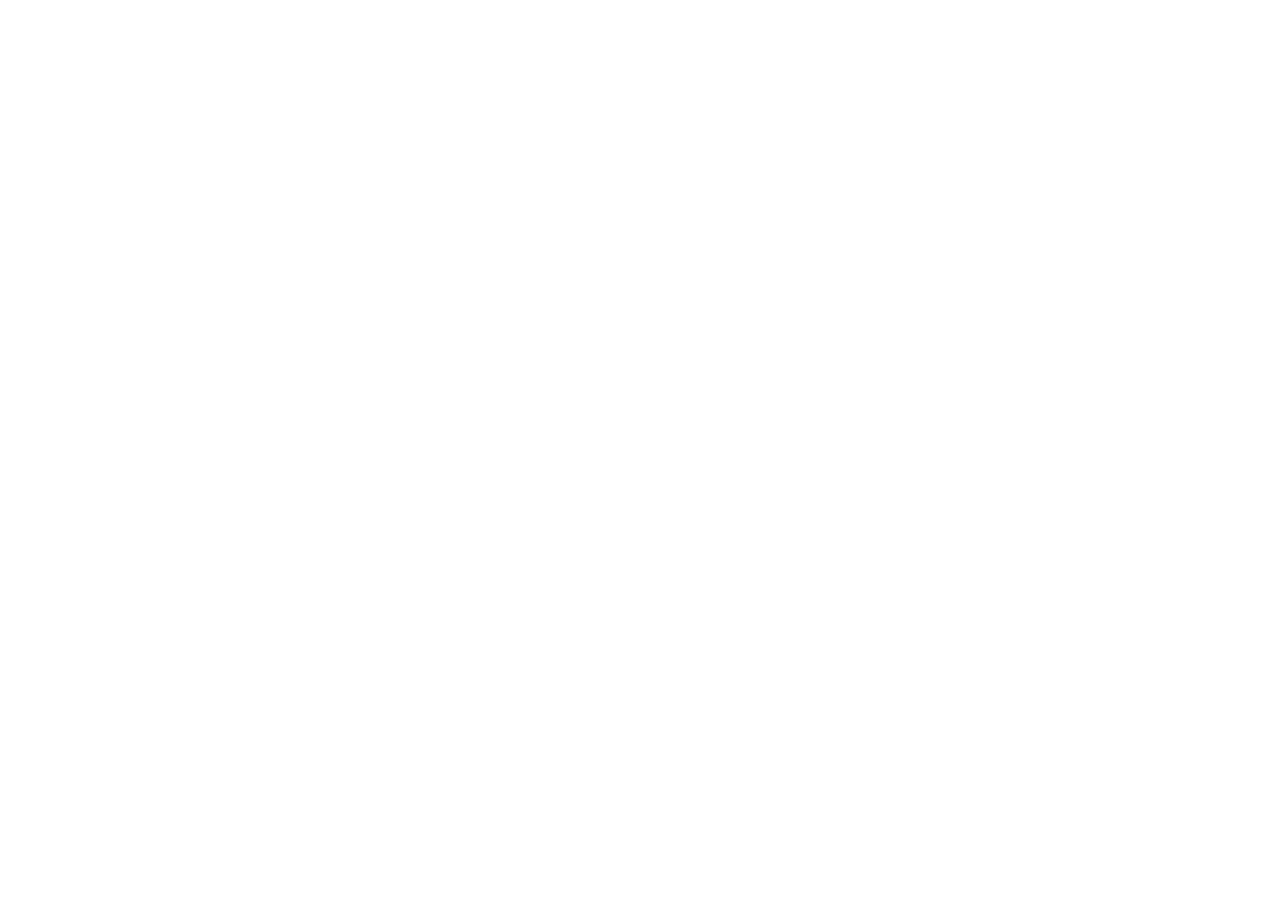
==== pages/history.html @ bb40734c "Update: Got a new page, and we update a old one" ====
<!DOCTYPE html>
<html lang="en">
  <head>
    <meta charset="UTF-8" />
    <meta http-equiv="X-UA-Compatible" content="IE=edge" />
    <meta name="viewport" content="width=device-width, initial-scale=1.0" />
    <title>Farenheight 451</title>
    <link rel="stylesheet" href="./css/styles.css" />
    <script
      src="https://kit.fontawesome.com/866b8b01f2.js"
      crossorigin="anonymous"
    ></script>
  </head>
  <body></body>
</html>
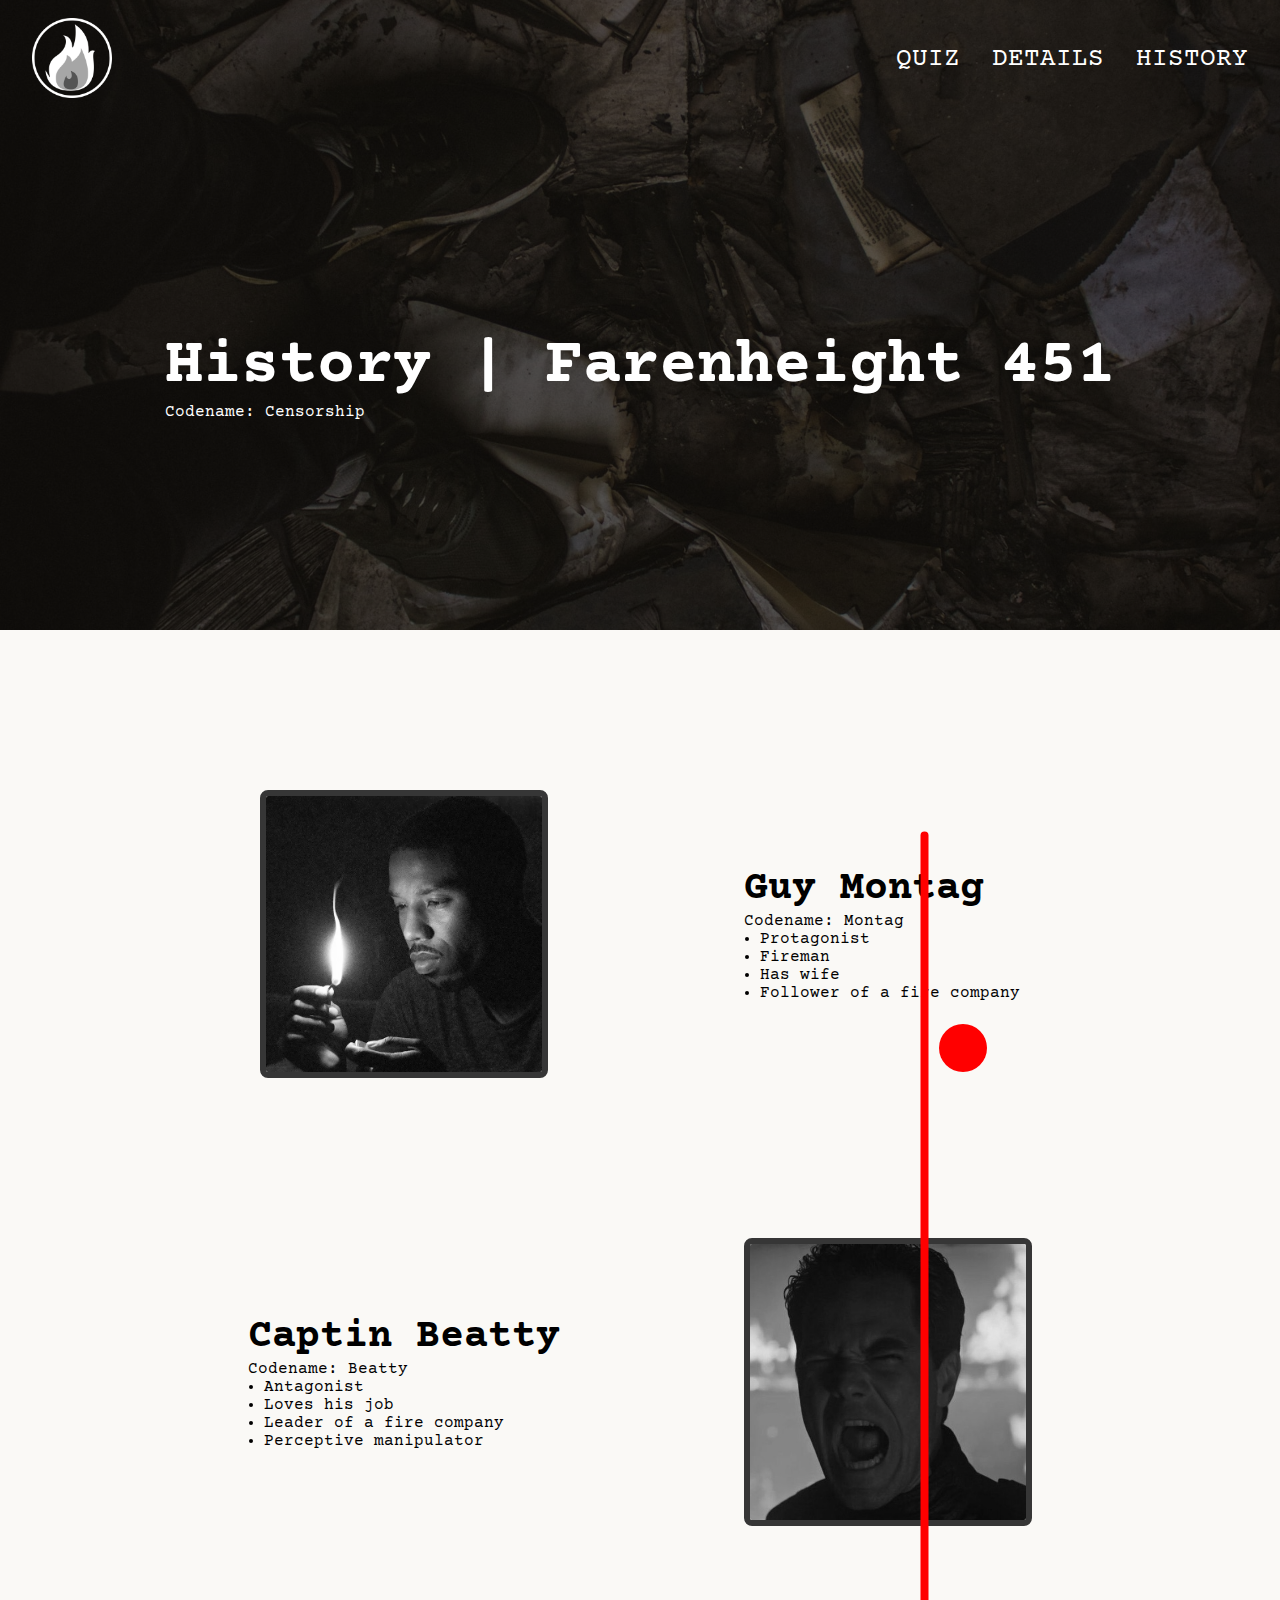
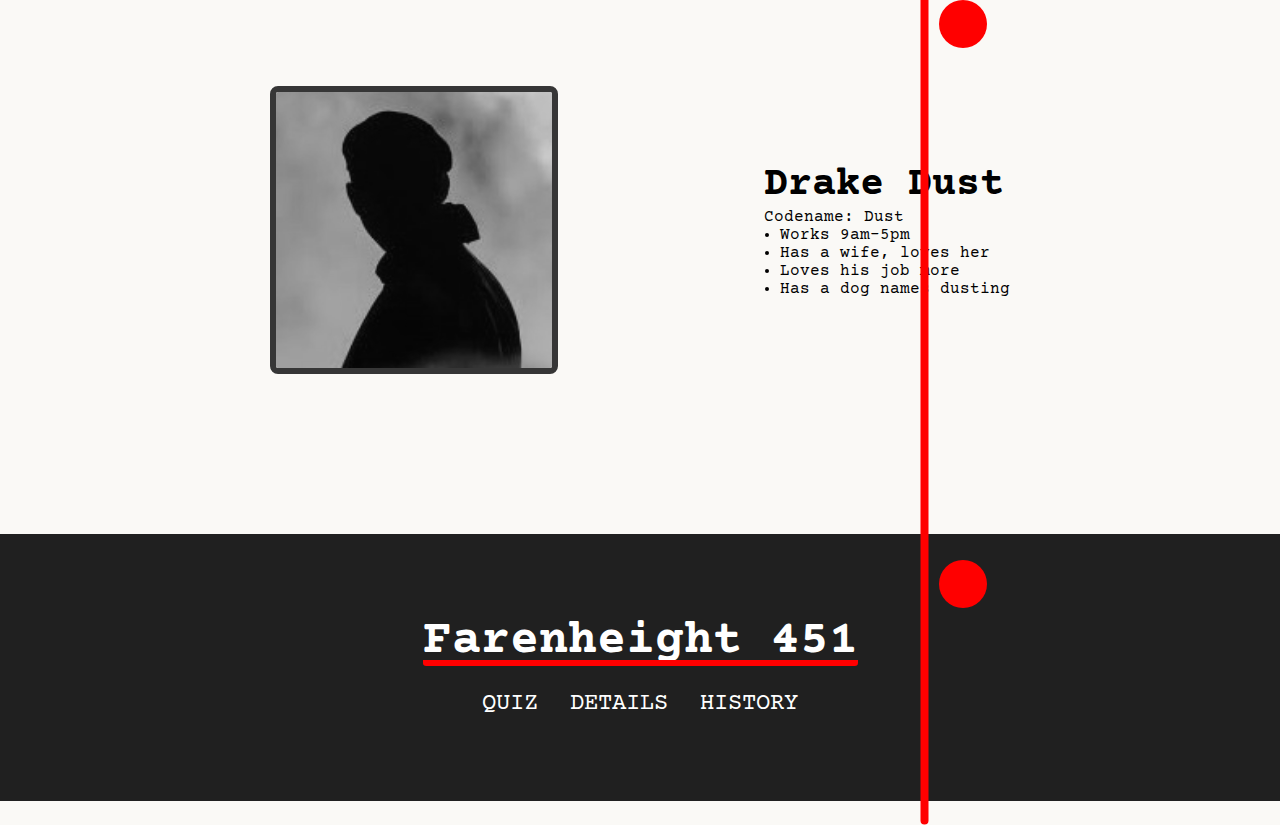
==== commit ac24eb1c: "Feature: Timeline, but the WORST code ive ever written :skull:" ====
--- a/pages/history.html
+++ b/pages/history.html
@@ -4,12 +4,109 @@
     <meta charset="UTF-8" />
     <meta http-equiv="X-UA-Compatible" content="IE=edge" />
     <meta name="viewport" content="width=device-width, initial-scale=1.0" />
-    <title>Farenheight 451</title>
-    <link rel="stylesheet" href="./css/styles.css" />
-    <script
-      src="https://kit.fontawesome.com/866b8b01f2.js"
-      crossorigin="anonymous"
-    ></script>
+    <title>History | Farenheight 451</title>
+    <link rel="stylesheet" href="../css/history.css" />
+    <script defer src="../js/censorship.js"></script>
   </head>
-  <body></body>
+  <body>
+    <header class="FAR__Header">
+      <nav class="FAR__Header-Nav">
+        <a href="../index.html">
+          <img src="../assets/Fire-NoBG.png" alt=""
+        /></a>
+
+        <ul>
+          <li>
+            <a data-value="QUIZ" id="one" href="../pages/quiz.html">QUIZ</a>
+          </li>
+          <li>
+            <a data-value="DETAILS" id="two" href="../pages/details.html"
+              >DETAILS</a
+            >
+          </li>
+          <li>
+            <a data-value="HISTORY" id="three" href="../pages/history.html"
+              >HISTORY</a
+            >
+          </li>
+        </ul>
+      </nav>
+
+      <div class="FAR__Header-Splash">
+        <div>
+          <h1>History | Farenheight 451</h1>
+          <p>Codename: Censorship</p>
+        </div>
+      </div>
+    </header>
+
+    <main>
+      <div class="line"></div>
+
+      <div class="circle circle_one"></div>
+      <div class="circle circle_two"></div>
+      <div class="circle circle_three"></div>
+
+      <div class="FAR__Main Left">
+        <img src="../assets/montag.webp" alt="" />
+        <div>
+          <h2>Guy Montag</h2>
+          <p>Codename: Montag</p>
+
+          <ul>
+            <li>Protagonist</li>
+            <li>Fireman</li>
+            <li>Has wife</li>
+            <li>Follower of a fire company</li>
+          </ul>
+        </div>
+      </div>
+
+      <div class="FAR__Main Right">
+        <img src="../assets/beatty.jpg" alt="" />
+        <div>
+          <h2>Captin Beatty</h2>
+          <p>Codename: Beatty</p>
+
+          <ul>
+            <li>Antagonist</li>
+            <li>Loves his job</li>
+            <li>Leader of a fire company</li>
+            <li>Perceptive manipulator</li>
+          </ul>
+        </div>
+      </div>
+
+      <div class="FAR__Main Left">
+        <img src="../assets/bust.jpg" alt="" />
+        <div>
+          <h2>Drake Dust</h2>
+          <p>Codename: Dust</p>
+
+          <ul>
+            <li>Works 9am-5pm</li>
+            <li>Has a wife, loves her</li>
+            <li>Loves his job more</li>
+            <li>Has a dog names dusting</li>
+          </ul>
+        </div>
+      </div>
+    </main>
+
+    <footer>
+      <h2>Farenheight 451</h2>
+
+      <ul>
+        <li>
+          <a data-value="QUIZ" id="one_foot" href="./pages/quiz.html">QUIZ</a>
+        </li>
+        <li><a data-value="DETAILS" id="two_foot" href="#">DETAILS</a></li>
+        <li>
+          <a data-value="HISTORY" id="three_foot" href="./pages/history.html">
+            HISTORY
+          </a>
+        </li>
+      </ul>
+    </footer>
+  </body>
 </html>
--- a/css/history.css
+++ b/css/history.css
@@ -0,0 +1,243 @@
+@import url("https://fonts.googleapis.com/css2?family=Courier+Prime&display=swap");
+
+body {
+  background-color: #faf9f6;
+}
+
+* {
+  margin: 0;
+  padding: 0;
+  box-sizing: border-box;
+  font-family: "Courier Prime", monospace;
+}
+
+.FAR__Header {
+  width: 100%;
+  height: 70vh;
+  display: flex;
+  align-items: center;
+  justify-content: center;
+  flex-direction: column;
+  background-image: linear-gradient(rgba(0, 0, 0, 0.6), rgba(0, 0, 0, 0.6)),
+    url("../assets/DocsAgain.jpg");
+  background-repeat: no-repeat;
+  background-size: cover;
+  background-position: center;
+}
+
+.FAR__Header-Nav {
+  height: 20%;
+  width: 100%;
+  padding: 1rem;
+  display: flex;
+  align-items: center;
+  justify-content: space-between;
+}
+
+.FAR__Header-Nav > a img {
+  max-width: 80px;
+  margin-left: 1rem;
+}
+
+.FAR__Header-Nav > ul {
+  display: flex;
+  align-items: center;
+  justify-content: center;
+}
+
+.FAR__Header-Nav > ul li {
+  text-decoration: none;
+  list-style-type: none;
+  margin: 1rem;
+}
+
+.FAR__Header-Nav > ul li a {
+  color: white;
+  font-size: 1.6rem;
+  text-decoration: none;
+  transition: all 0.3s ease-in-out;
+  display: flex;
+  align-items: center;
+  justify-content: center;
+  flex-direction: column;
+}
+
+.FAR__Header-Nav > ul li a::after {
+  content: "";
+  width: 100%;
+  height: 0.2rem;
+  background-color: red;
+  transition: all 0.3s ease-in-out;
+  position: relative;
+  top: 0.6rem;
+  opacity: 0%;
+}
+
+.FAR__Header-Nav > ul li a:hover {
+  color: red;
+}
+
+.FAR__Header-Nav > ul li a:hover::after {
+  top: 0rem;
+  opacity: 100%;
+}
+
+.FAR__Header-Splash {
+  height: 85%;
+  display: flex;
+  align-items: center;
+  justify-content: space-evenly;
+  width: 100%;
+  color: white;
+}
+
+.FAR__Header-Splash h1 {
+  font-size: 4rem;
+}
+
+.FAR__Header-Splash > img {
+  width: 20%;
+}
+
+/* ---- MAIN ---- */
+.Right {
+  flex-direction: row-reverse;
+}
+
+.FAR__Main {
+  width: 90%;
+  margin: 10rem 5%;
+  display: flex;
+  align-items: center;
+  justify-content: space-evenly;
+}
+
+.FAR__Main > div > div {
+  width: 50%;
+}
+
+.FAR__Main > div h2 {
+  font-size: 2.5rem;
+}
+
+.FAR__Main img {
+  width: 25%;
+  aspect-ratio: 1/1;
+  filter: grayscale(1);
+  border: 0.4rem solid red;
+  border-radius: 0.5rem;
+}
+
+.FAR__Main li {
+  margin-left: 1rem;
+}
+
+.line {
+  width: calc(177vh);
+  position: relative;
+  left: 8rem;
+  top: 101.5rem;
+  height: 0.5rem;
+  border-radius: 0.5rem;
+  position: absolute;
+  background-color: red;
+  transform: rotate(-90deg);
+  z-index: 100;
+}
+
+.circle {
+  width: 3rem;
+  height: 3rem;
+  z-index: 1000;
+  background-color: red;
+  border-radius: 50%;
+  position: absolute;
+}
+
+.circle_one {
+  top: 64rem;
+  left: 58.7rem;
+}
+
+.circle_two {
+  top: 100rem;
+  left: 58.7rem;
+}
+
+.circle_three {
+  top: 135rem;
+  left: 58.7rem;
+}
+
+/* ---- FOOTER ---- */
+footer {
+  margin-top: 5rem;
+  width: 100%;
+  background-color: #202020;
+  display: flex;
+  align-items: center;
+  justify-content: center;
+  flex-direction: column;
+  padding: 5rem;
+}
+
+footer > h2 {
+  font-size: 3rem;
+  color: white;
+  display: flex;
+  align-items: center;
+  justify-content: center;
+  flex-direction: column;
+}
+
+footer > h2::after {
+  content: "";
+  width: 100%;
+  background-color: red;
+  height: 0.4rem;
+  position: relative;
+  top: -0.5rem;
+  border-radius: 0 0 0.2rem 0.2rem;
+}
+
+footer > ul {
+  margin-top: 1rem;
+  display: flex;
+  align-items: center;
+  justify-content: center;
+}
+
+footer > ul > li {
+  margin: 0 1rem;
+  list-style-type: none;
+}
+
+footer > ul > li a {
+  font-size: 1.5rem;
+  color: white;
+  text-decoration: none;
+  display: flex;
+  align-items: center;
+  justify-content: center;
+  flex-direction: column;
+}
+
+footer > ul > li a::after {
+  content: "";
+  width: 100%;
+  height: 0.2rem;
+  background-color: red;
+  transition: all 0.3s ease-in-out;
+  position: relative;
+  top: 0.6rem;
+  opacity: 0%;
+}
+
+footer > ul > li a:hover {
+  color: red;
+}
+
+footer > ul > li a:hover::after {
+  top: 0rem;
+  opacity: 100%;
+}
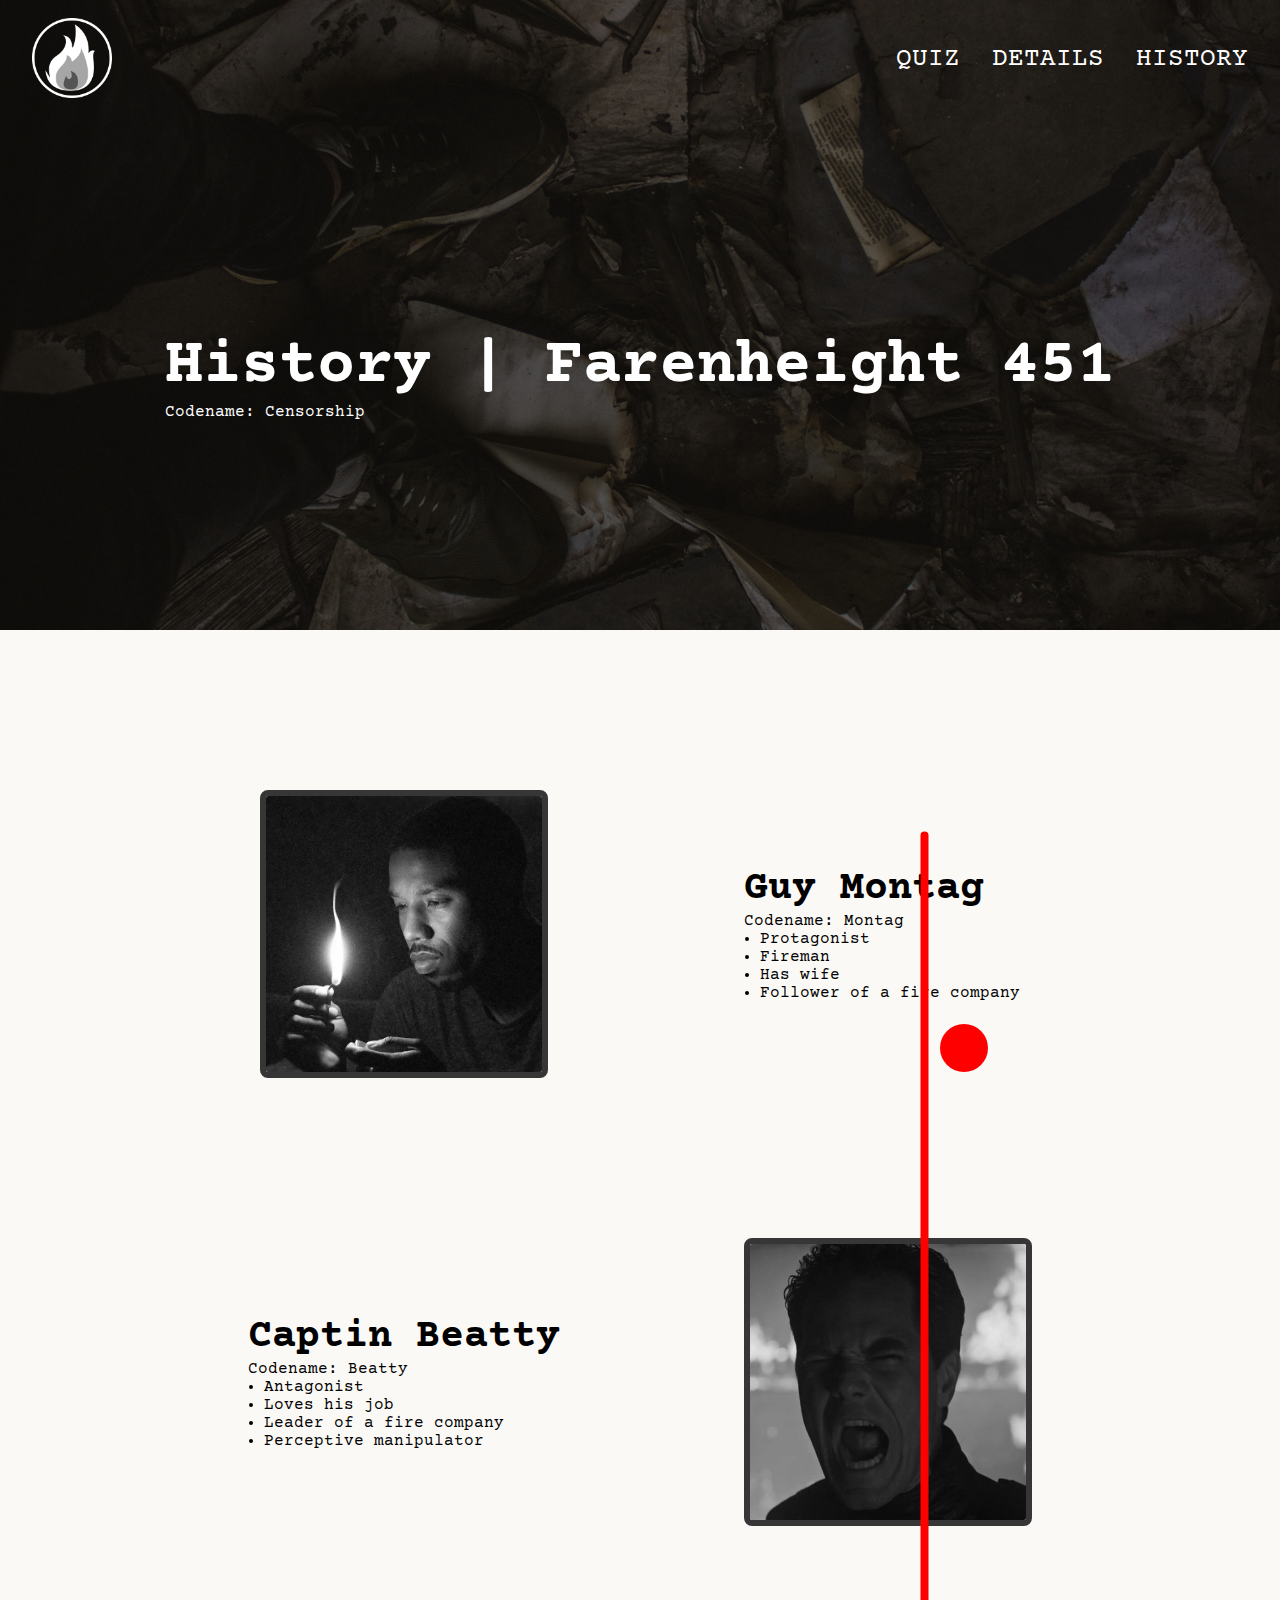
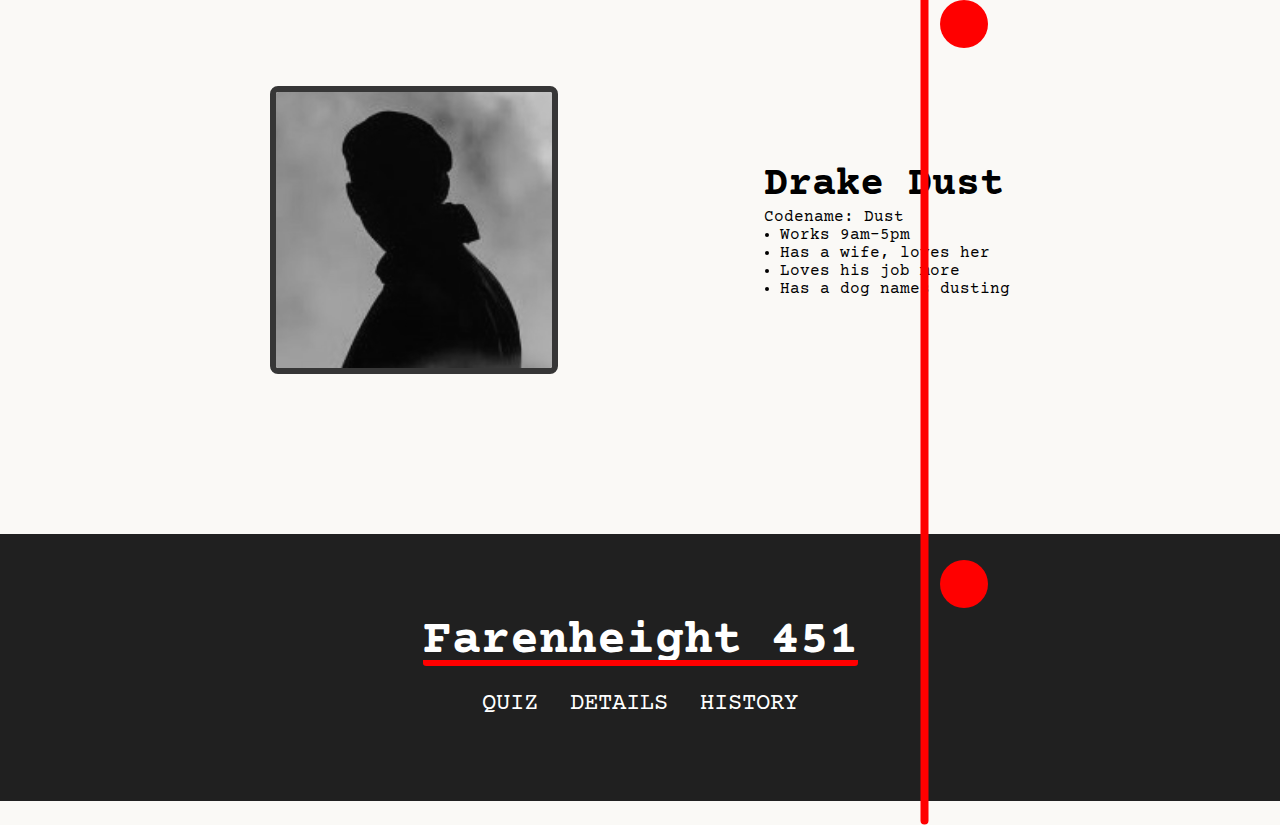
==== commit 0303a284: "Update: Footer links workig" ====
--- a/pages/history.html
+++ b/pages/history.html
@@ -98,11 +98,15 @@
 
       <ul>
         <li>
-          <a data-value="QUIZ" id="one_foot" href="./pages/quiz.html">QUIZ</a>
+          <a data-value="QUIZ" id="one_foot" href="../pages/quiz.html">QUIZ</a>
         </li>
-        <li><a data-value="DETAILS" id="two_foot" href="#">DETAILS</a></li>
         <li>
-          <a data-value="HISTORY" id="three_foot" href="./pages/history.html">
+          <a data-value="DETAILS" id="two_foot" href="../pages/details.html"
+            >DETAILS</a
+          >
+        </li>
+        <li>
+          <a data-value="HISTORY" id="three_foot" href="../pages/history.html">
             HISTORY
           </a>
         </li>
--- a/css/history.css
+++ b/css/history.css
@@ -152,21 +152,19 @@
   background-color: red;
   border-radius: 50%;
   position: absolute;
+  left: 58.78rem;
 }
 
 .circle_one {
   top: 64rem;
-  left: 58.7rem;
 }
 
 .circle_two {
   top: 100rem;
-  left: 58.7rem;
 }
 
 .circle_three {
   top: 135rem;
-  left: 58.7rem;
 }
 
 /* ---- FOOTER ---- */
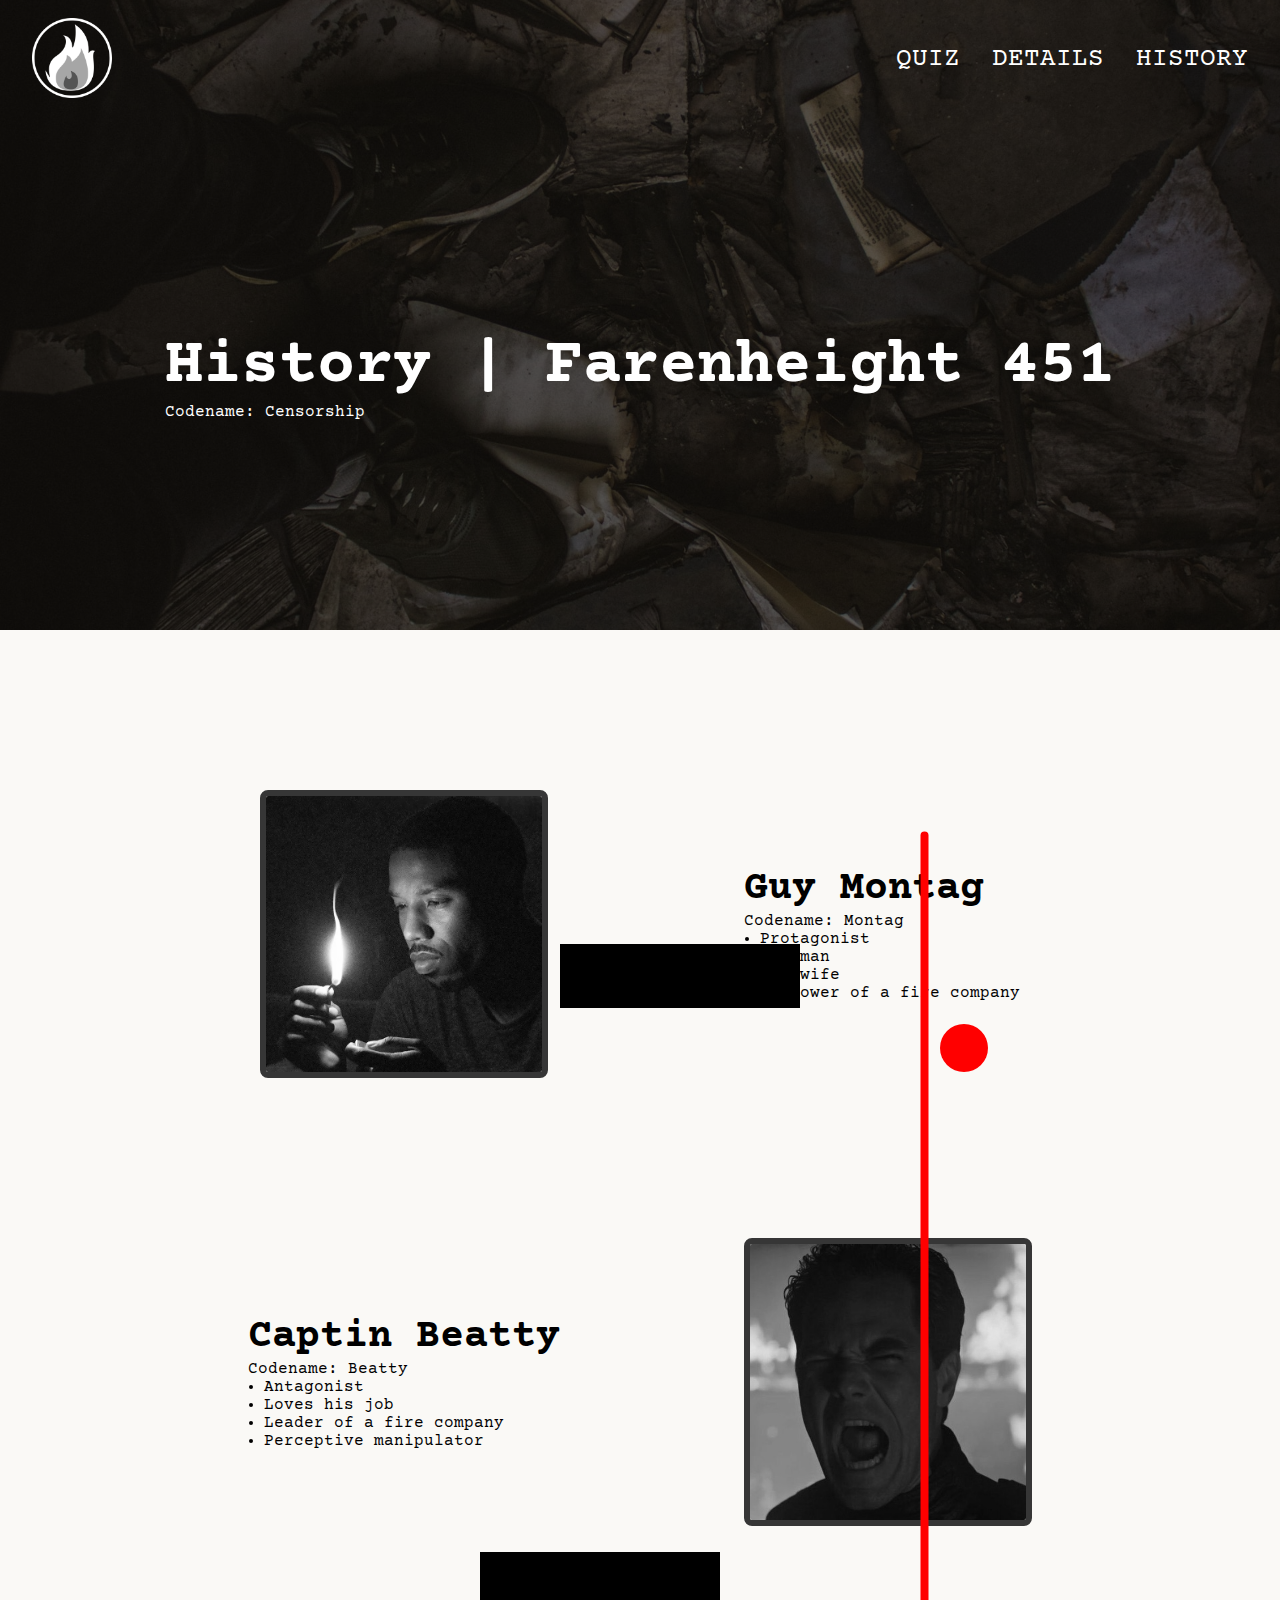
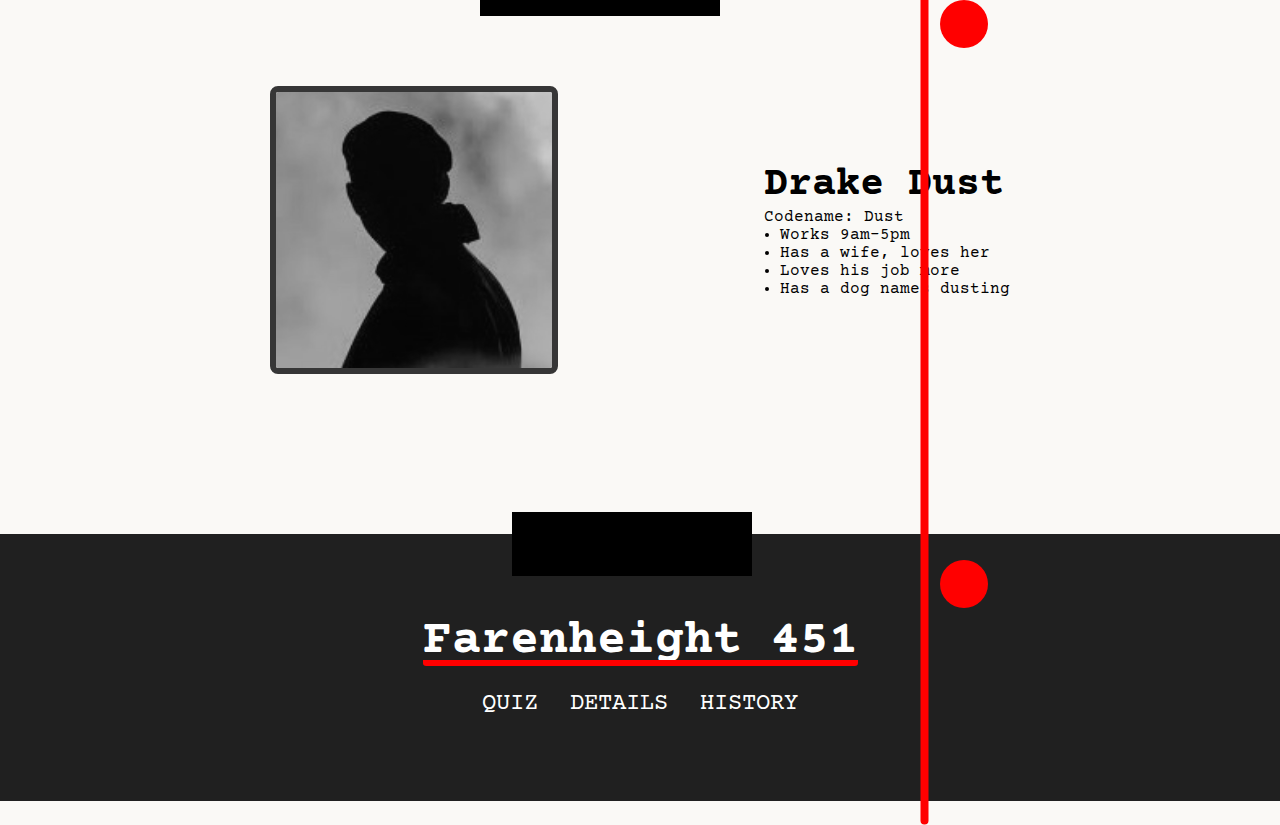
==== commit d2b7e9d3: "Update: Got some SPICY black bars over eyes" ====
--- a/pages/history.html
+++ b/pages/history.html
@@ -42,6 +42,10 @@
 
     <main>
       <div class="line"></div>
+
+      <div class="cover cover_one"></div>
+      <div class="cover cover_two"></div>
+      <div class="cover cover_three"></div>
 
       <div class="circle circle_one"></div>
       <div class="circle circle_two"></div>
--- a/css/history.css
+++ b/css/history.css
@@ -167,6 +167,29 @@
   top: 135rem;
 }
 
+.cover {
+  width: 15rem;
+  height: 4rem;
+  background-color: black;
+  position: absolute;
+  z-index: 1000;
+}
+
+.cover_one {
+  top: 59rem;
+  left: 35rem;
+}
+
+.cover_two {
+  top: 97rem;
+  right: 35rem;
+}
+
+.cover_three {
+  top: 132rem;
+  left: 32rem;
+}
+
 /* ---- FOOTER ---- */
 footer {
   margin-top: 5rem;
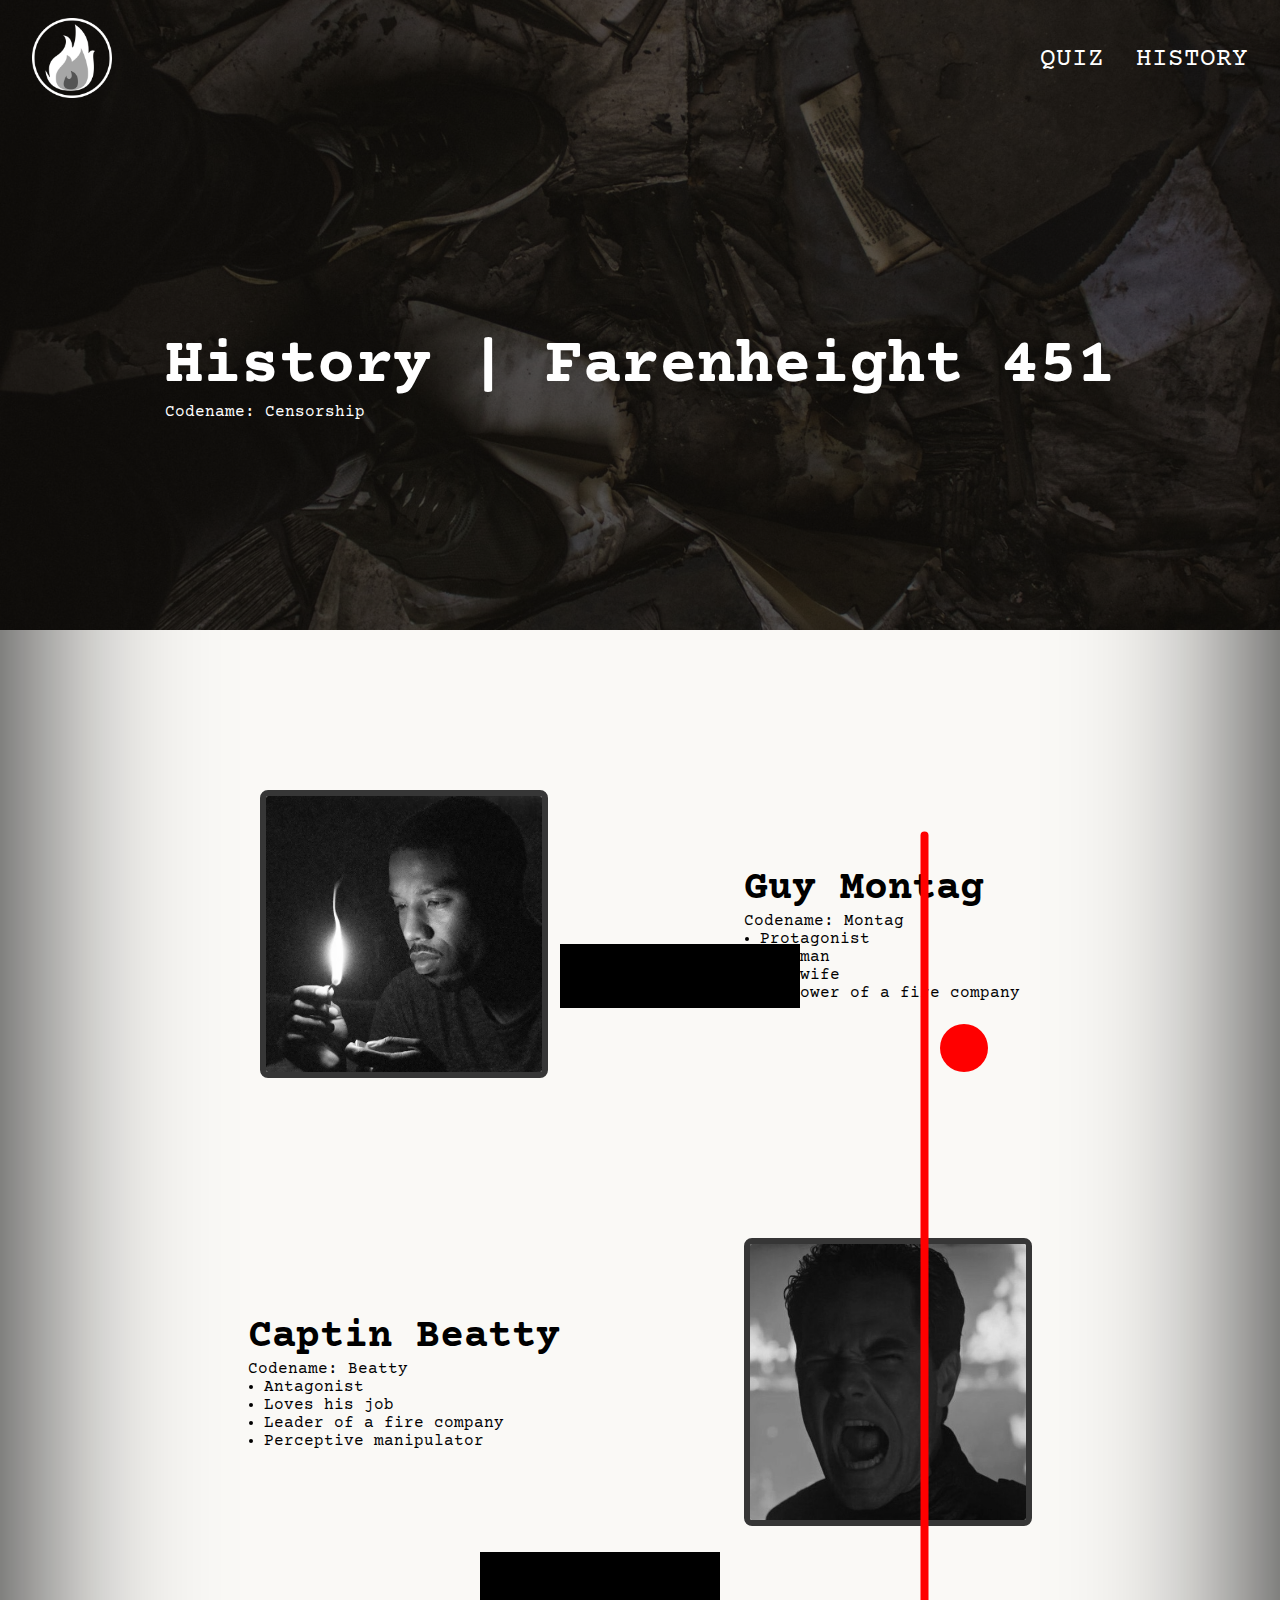
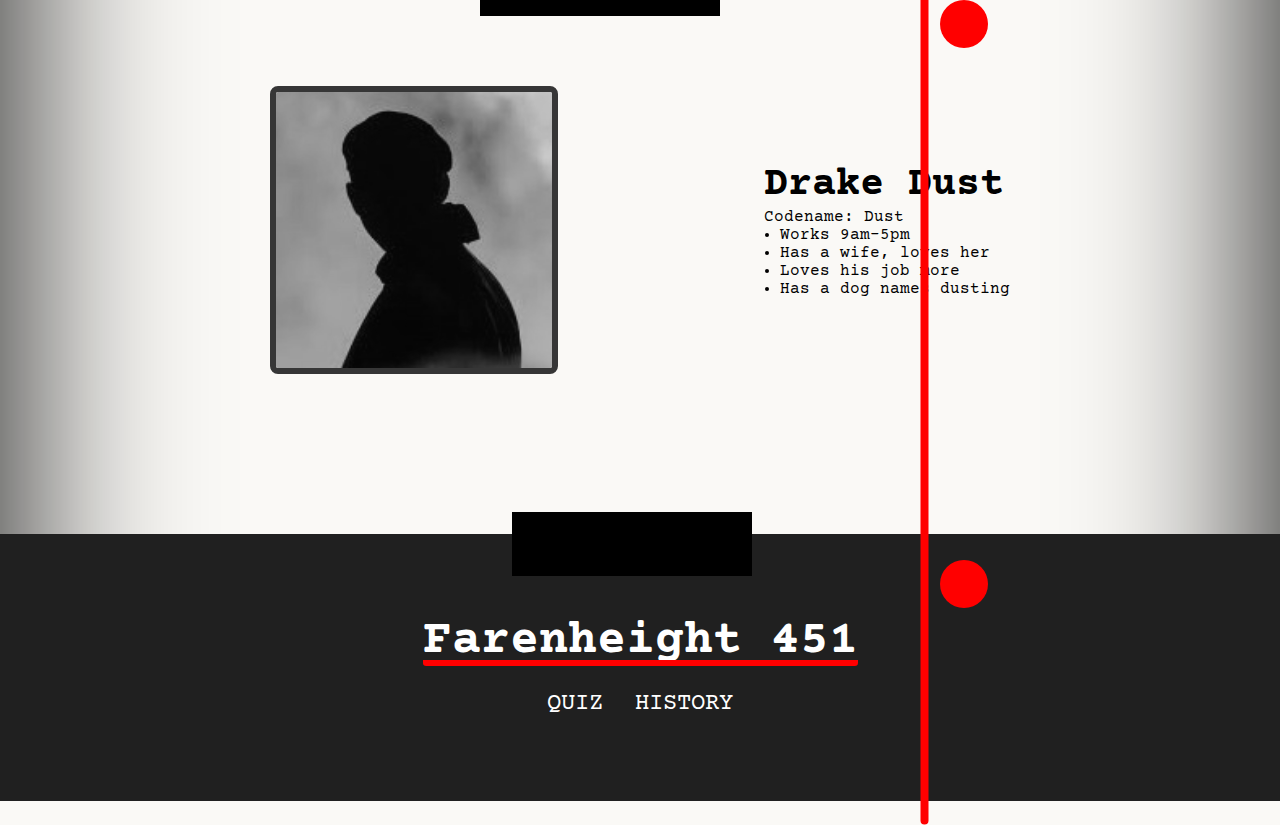
==== commit 9f079efd: "Deleted files and got all nav to work" ====
--- a/pages/history.html
+++ b/pages/history.html
@@ -17,17 +17,10 @@
 
         <ul>
           <li>
-            <a data-value="QUIZ" id="one" href="../pages/quiz.html">QUIZ</a>
+            <a data-value="QUIZ" id="one" href="quiz.html">QUIZ</a>
           </li>
           <li>
-            <a data-value="DETAILS" id="two" href="../pages/details.html"
-              >DETAILS</a
-            >
-          </li>
-          <li>
-            <a data-value="HISTORY" id="three" href="../pages/history.html"
-              >HISTORY</a
-            >
+            <a data-value="HISTORY" id="three" href="history.html">HISTORY</a>
           </li>
         </ul>
       </nav>
@@ -102,15 +95,10 @@
 
       <ul>
         <li>
-          <a data-value="QUIZ" id="one_foot" href="../pages/quiz.html">QUIZ</a>
+          <a data-value="QUIZ" id="one_foot" href="quiz.html">QUIZ</a>
         </li>
         <li>
-          <a data-value="DETAILS" id="two_foot" href="../pages/details.html"
-            >DETAILS</a
-          >
-        </li>
-        <li>
-          <a data-value="HISTORY" id="three_foot" href="../pages/history.html">
+          <a data-value="HISTORY" id="three_foot" href="history.html">
             HISTORY
           </a>
         </li>
--- a/css/history.css
+++ b/css/history.css
@@ -2,6 +2,7 @@
 
 body {
   background-color: #faf9f6;
+  box-shadow: 0 0 200px rgba(0, 0, 0, 1) inset;
 }
 
 * {
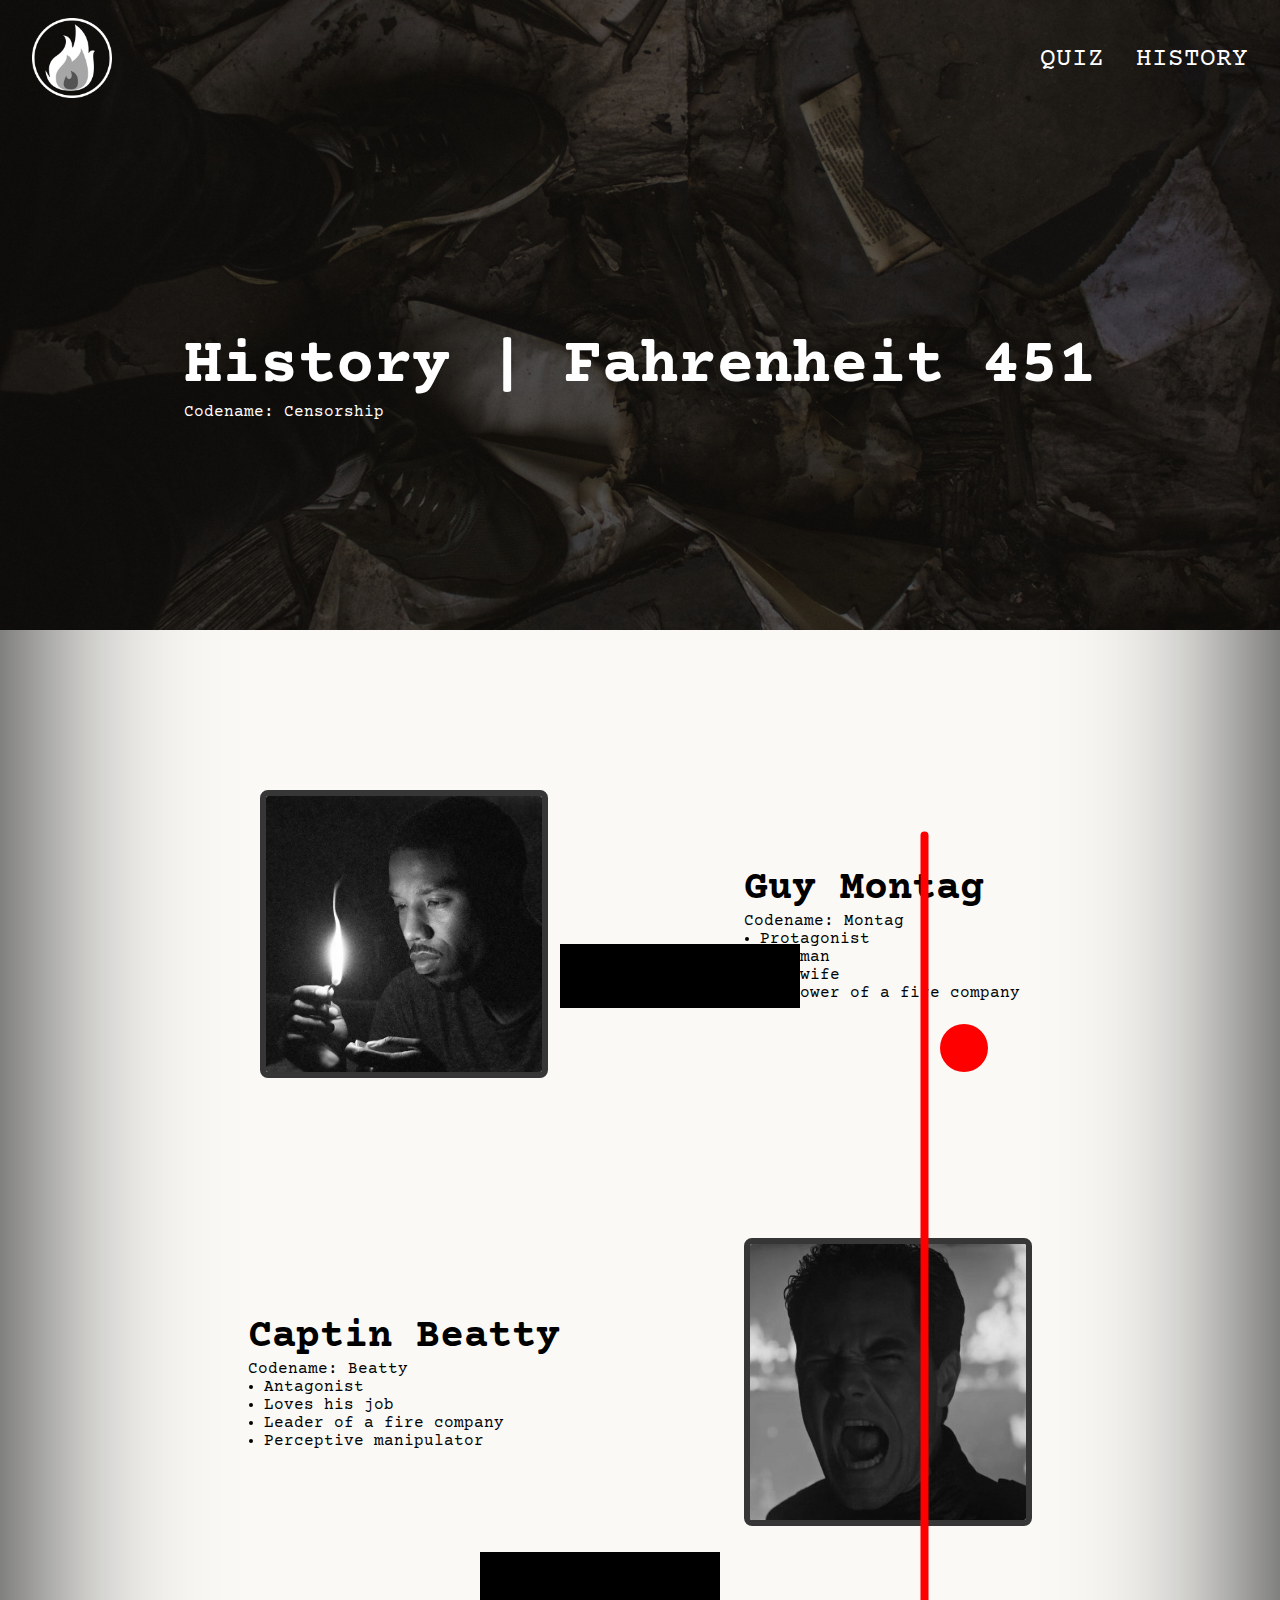
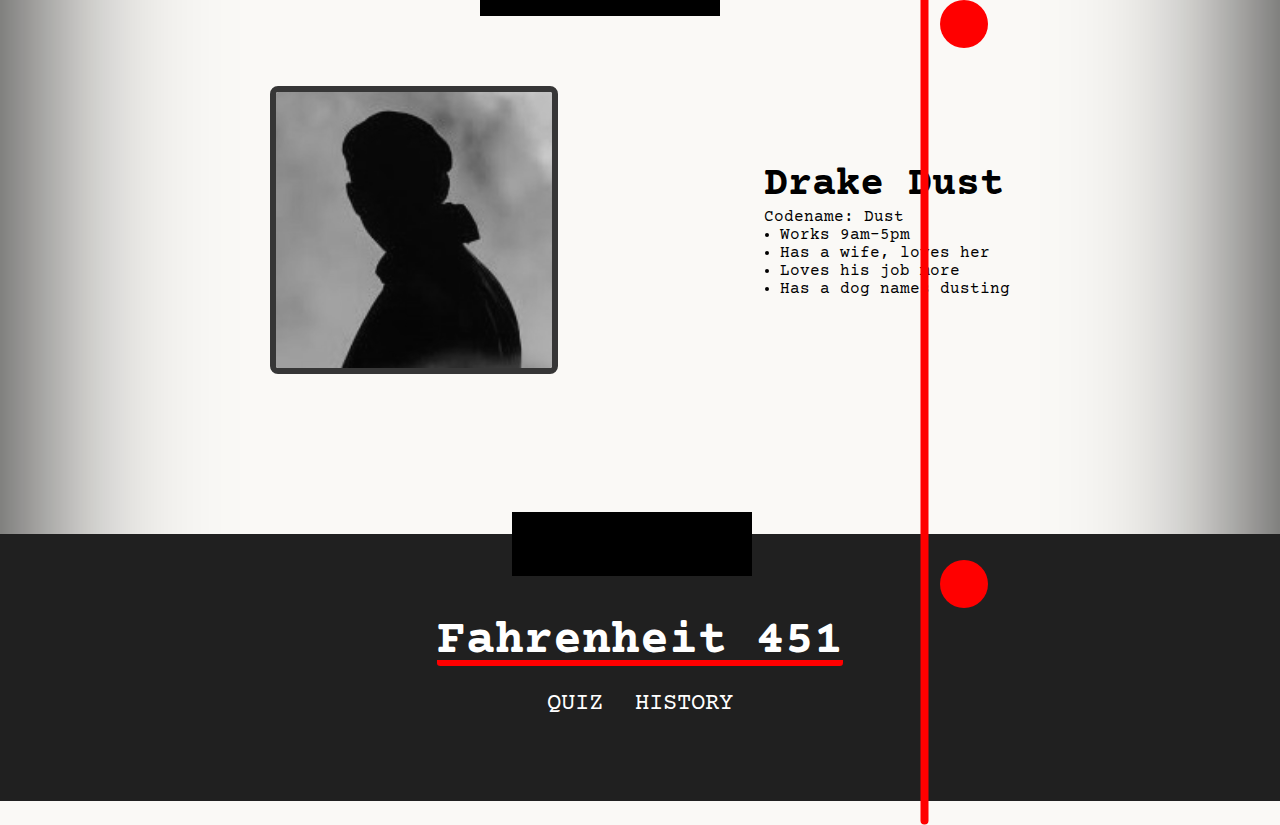
==== commit fd837a9f: "Update: Spell farenheight right" ====
--- a/pages/history.html
+++ b/pages/history.html
@@ -4,7 +4,7 @@
     <meta charset="UTF-8" />
     <meta http-equiv="X-UA-Compatible" content="IE=edge" />
     <meta name="viewport" content="width=device-width, initial-scale=1.0" />
-    <title>History | Farenheight 451</title>
+    <title>History | Fahrenheit 451</title>
     <link rel="stylesheet" href="../css/history.css" />
     <script defer src="../js/censorship.js"></script>
   </head>
@@ -27,7 +27,7 @@
 
       <div class="FAR__Header-Splash">
         <div>
-          <h1>History | Farenheight 451</h1>
+          <h1>History | Fahrenheit 451</h1>
           <p>Codename: Censorship</p>
         </div>
       </div>
@@ -91,7 +91,7 @@
     </main>
 
     <footer>
-      <h2>Farenheight 451</h2>
+      <h2>Fahrenheit 451</h2>
 
       <ul>
         <li>
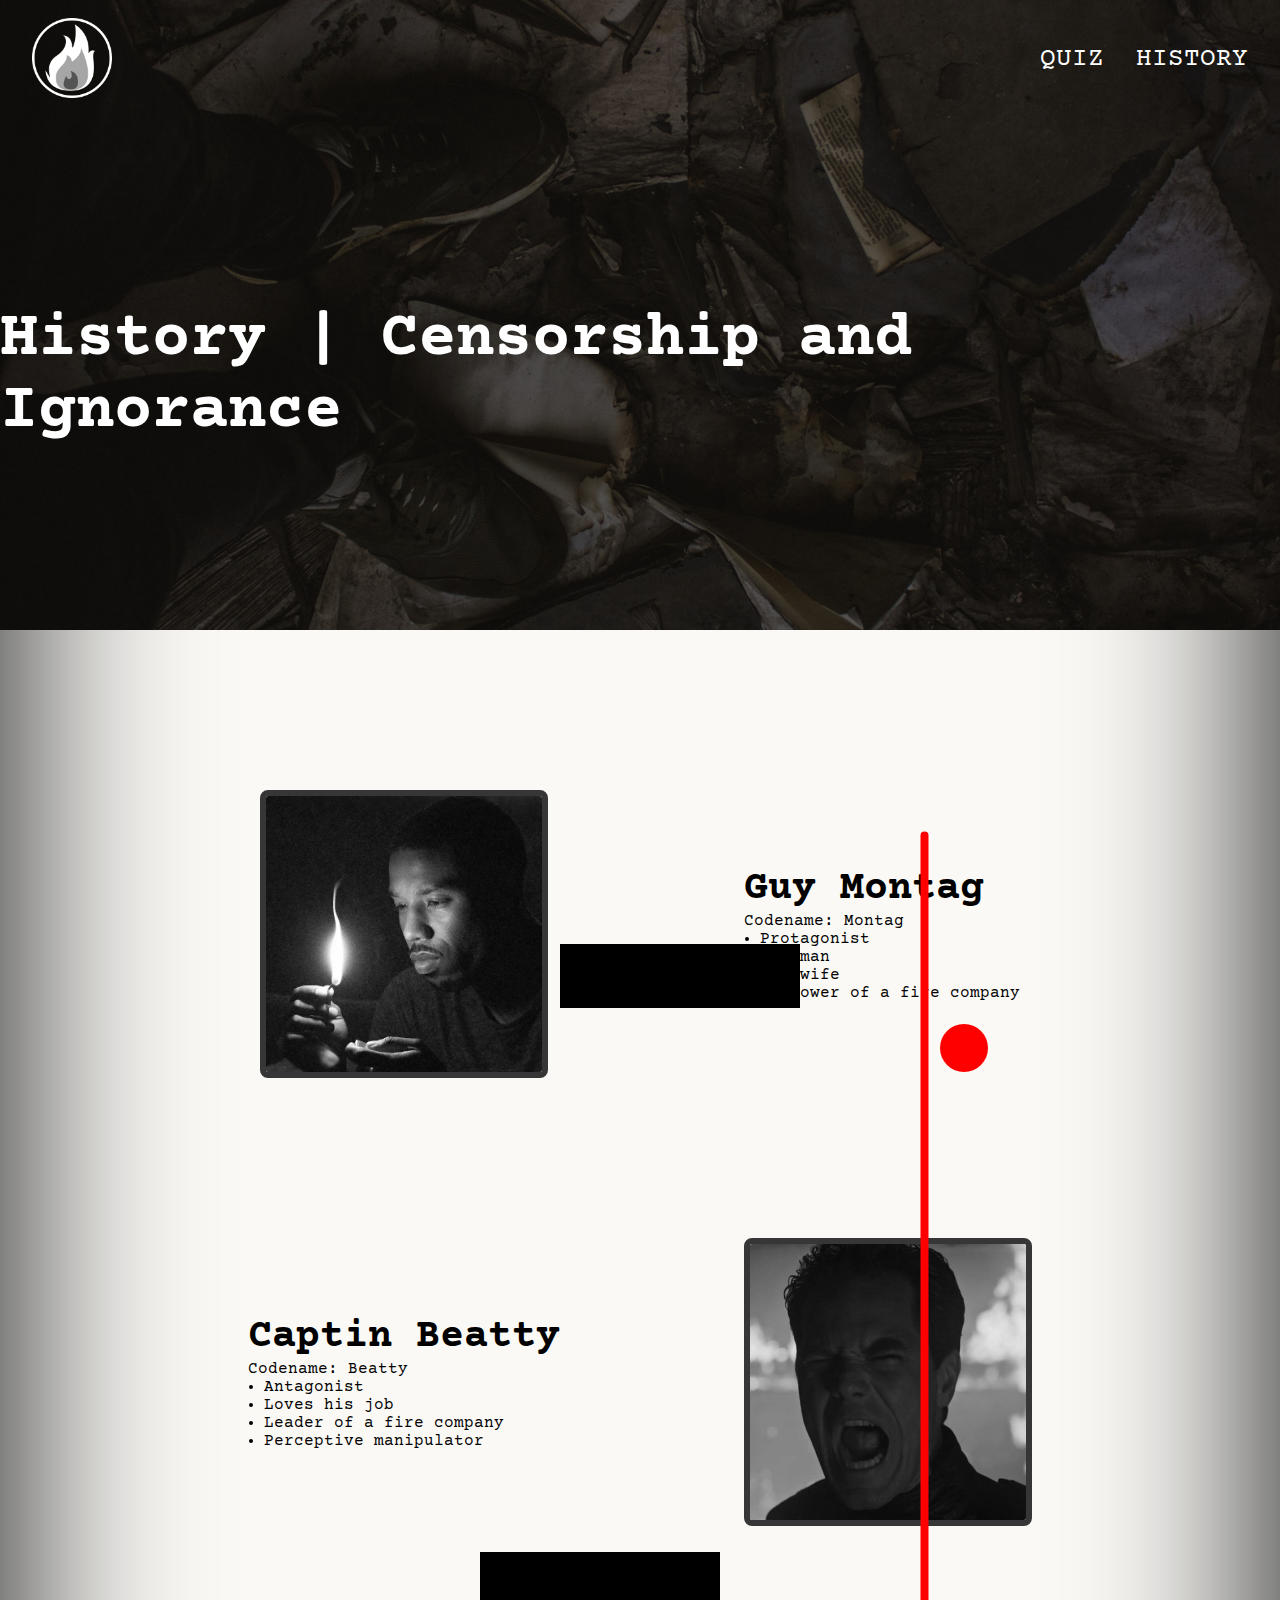
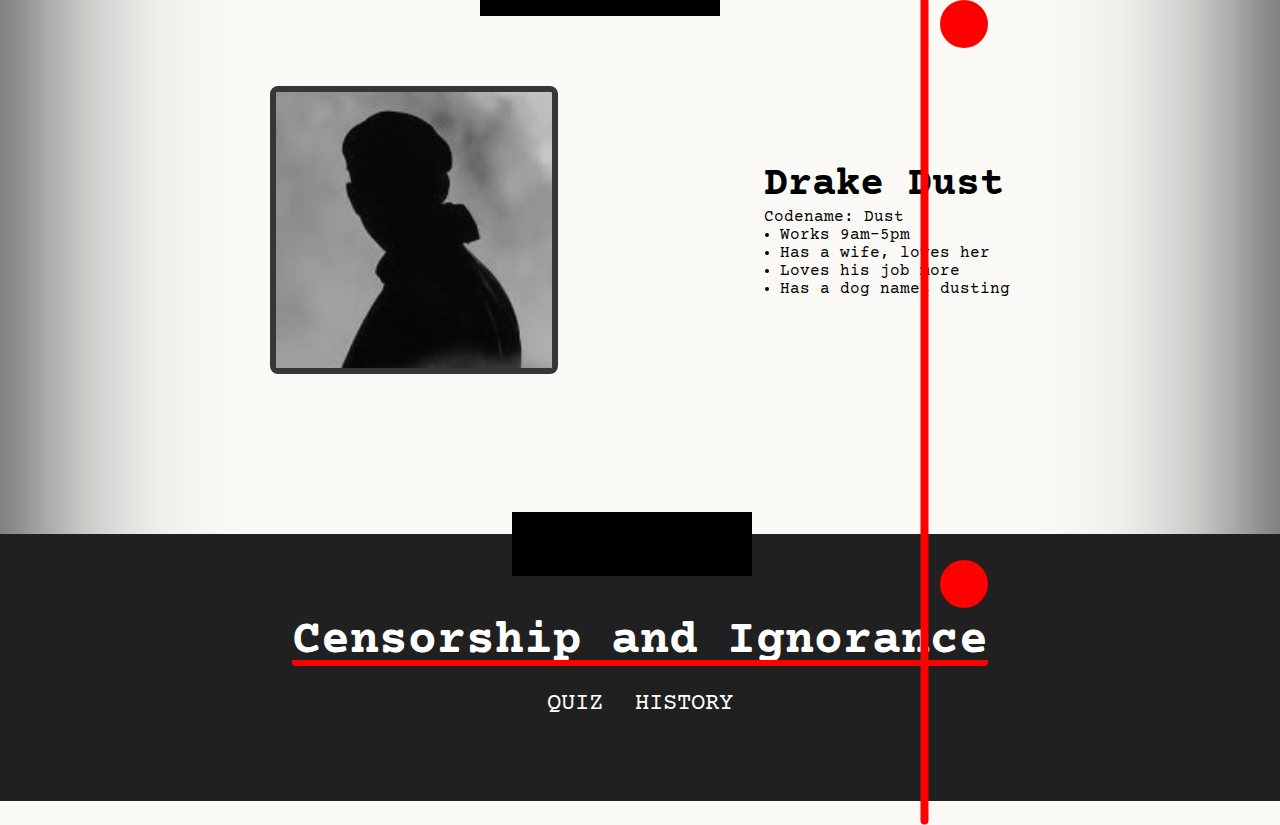
==== commit 82e0317f: "Update: Changes" ====
--- a/pages/history.html
+++ b/pages/history.html
@@ -4,7 +4,7 @@
     <meta charset="UTF-8" />
     <meta http-equiv="X-UA-Compatible" content="IE=edge" />
     <meta name="viewport" content="width=device-width, initial-scale=1.0" />
-    <title>History | Fahrenheit 451</title>
+    <title>History | Censorship and Ignorance</title>
     <link rel="stylesheet" href="../css/history.css" />
     <script defer src="../js/censorship.js"></script>
   </head>
@@ -27,8 +27,7 @@
 
       <div class="FAR__Header-Splash">
         <div>
-          <h1>History | Fahrenheit 451</h1>
-          <p>Codename: Censorship</p>
+          <h1>History | Censorship and Ignorance</h1>
         </div>
       </div>
     </header>
@@ -91,7 +90,7 @@
     </main>
 
     <footer>
-      <h2>Fahrenheit 451</h2>
+      <h2>Censorship and Ignorance</h2>
 
       <ul>
         <li>
